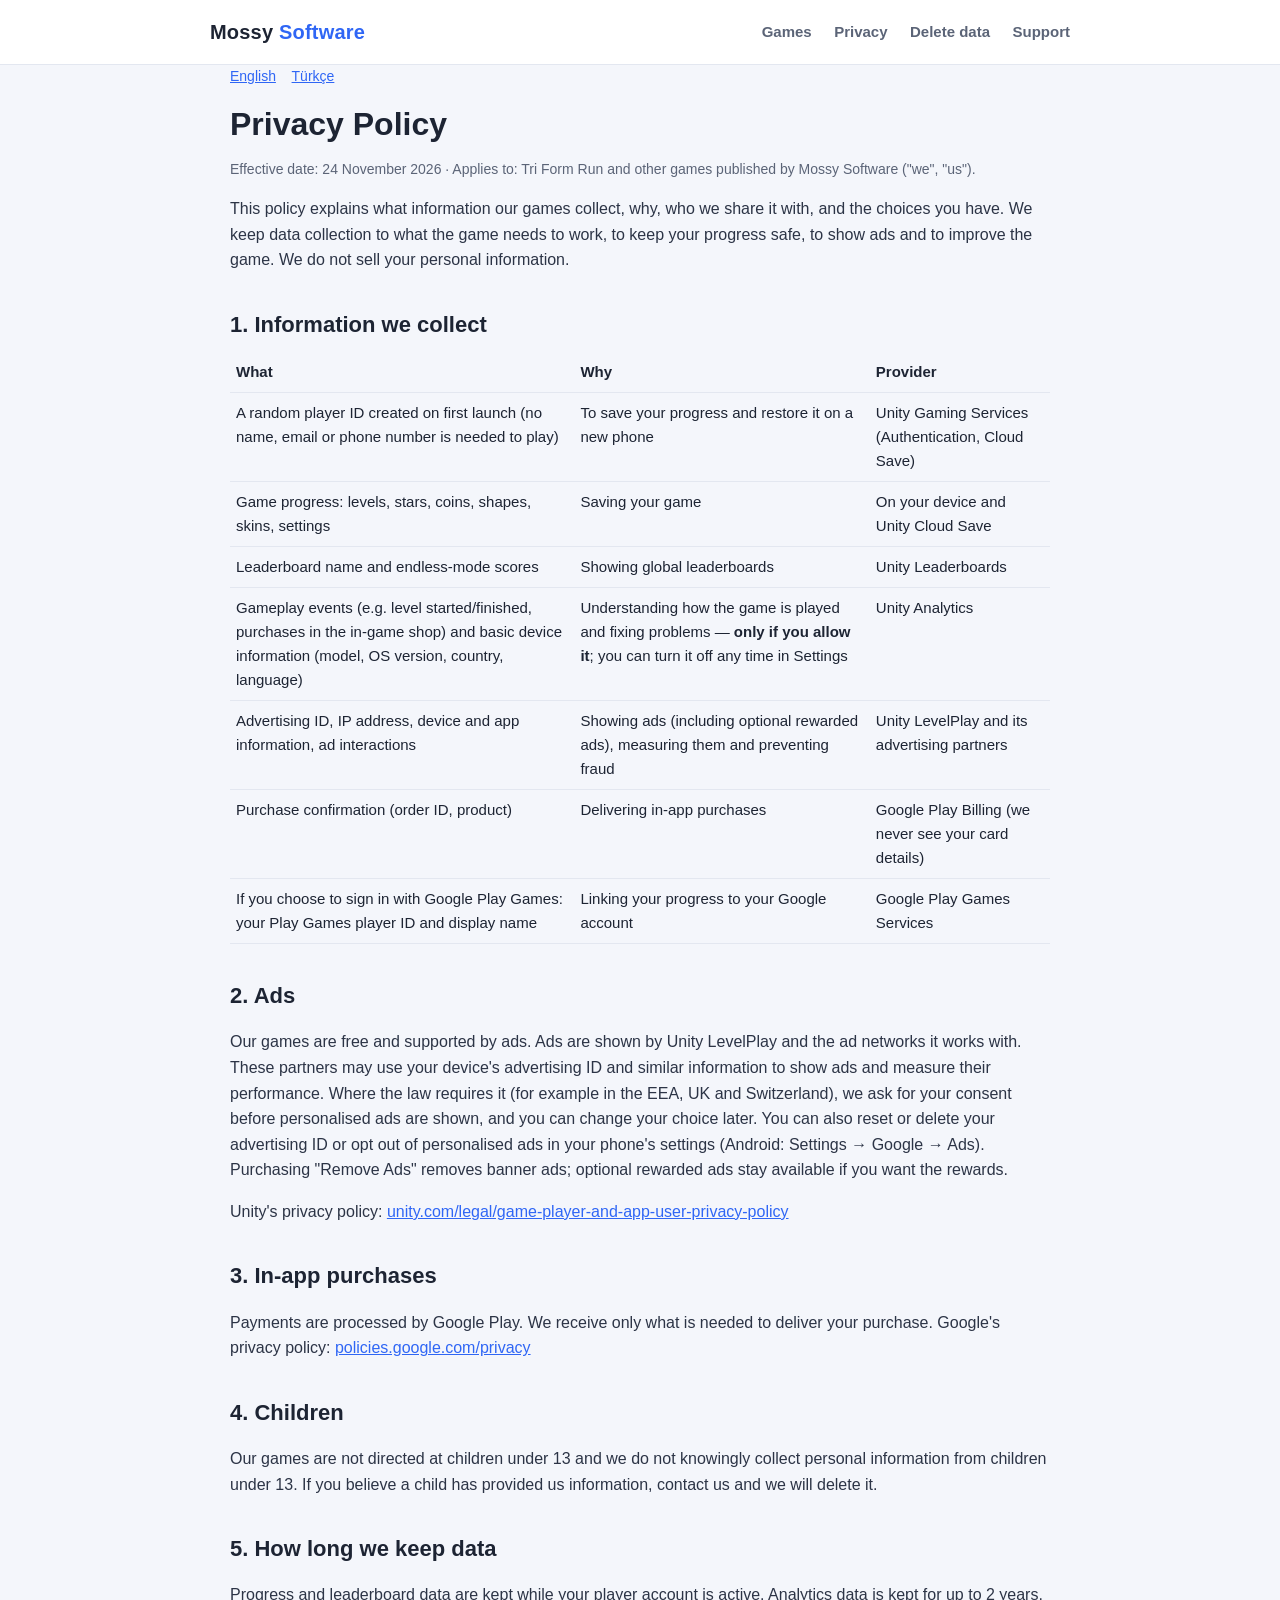
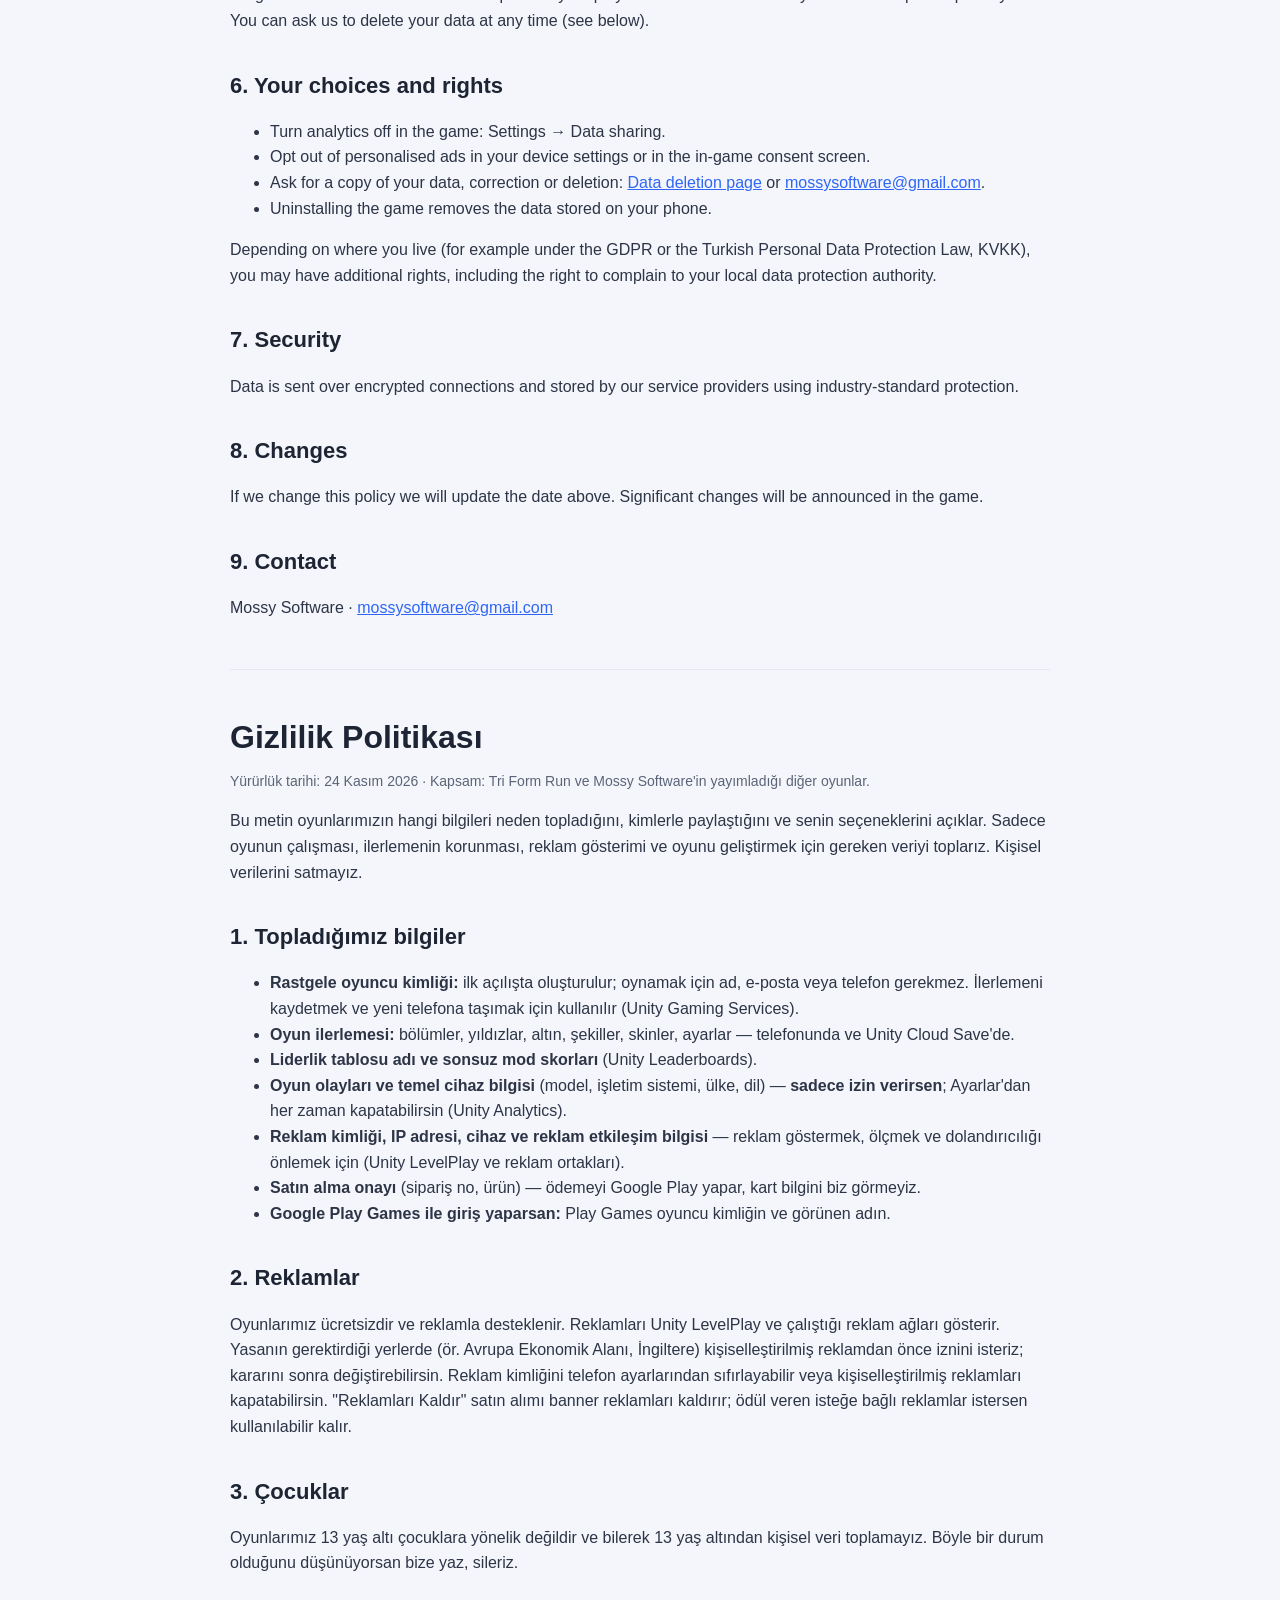
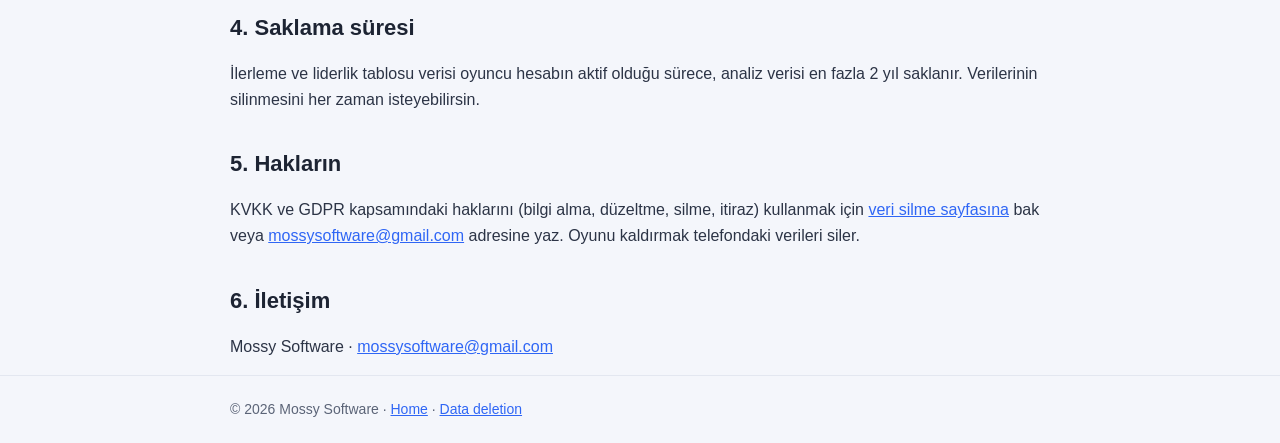
==== privacy.html @ 2fbe184f "Mossy Software sitesi: ana sayfa, gizlilik politikasi, veri silme, app-ads.txt Co-Authored-By: Claud" ====
<!DOCTYPE html>
<html lang="en">
<head>
  <meta charset="utf-8">
  <meta name="viewport" content="width=device-width, initial-scale=1">
  <title>Privacy Policy — Mossy Software</title>
  <meta name="description" content="Privacy policy for Tri Form Run and other Mossy Software games.">
  <link rel="icon" href="tri-form-run-icon.png">
  <link rel="stylesheet" href="style.css">
</head>
<body>
  <header>
    <div class="wrap top">
      <a class="brand" href="index.html">Mossy <span>Software</span></a>
      <nav>
        <a href="index.html#games">Games</a>
        <a href="privacy.html">Privacy</a>
        <a href="delete-data.html">Delete data</a>
        <a href="index.html#support">Support</a>
      </nav>
    </div>
  </header>

  <main class="wrap">
    <p class="lang"><a href="#en">English</a> <a href="#tr">Türkçe</a></p>

    <section id="en">
      <h1>Privacy Policy</h1>
      <p class="muted">Effective date: 24 November 2026 · Applies to: Tri Form Run and other games published by Mossy Software ("we", "us").</p>

      <p>This policy explains what information our games collect, why, who we share it with, and the choices you have. We keep data collection to what the game needs to work, to keep your progress safe, to show ads and to improve the game. We do not sell your personal information.</p>

      <h2>1. Information we collect</h2>
      <table>
        <tr><th>What</th><th>Why</th><th>Provider</th></tr>
        <tr><td>A random player ID created on first launch (no name, email or phone number is needed to play)</td><td>To save your progress and restore it on a new phone</td><td>Unity Gaming Services (Authentication, Cloud Save)</td></tr>
        <tr><td>Game progress: levels, stars, coins, shapes, skins, settings</td><td>Saving your game</td><td>On your device and Unity Cloud Save</td></tr>
        <tr><td>Leaderboard name and endless-mode scores</td><td>Showing global leaderboards</td><td>Unity Leaderboards</td></tr>
        <tr><td>Gameplay events (e.g. level started/finished, purchases in the in-game shop) and basic device information (model, OS version, country, language)</td><td>Understanding how the game is played and fixing problems — <strong>only if you allow it</strong>; you can turn it off any time in Settings</td><td>Unity Analytics</td></tr>
        <tr><td>Advertising ID, IP address, device and app information, ad interactions</td><td>Showing ads (including optional rewarded ads), measuring them and preventing fraud</td><td>Unity LevelPlay and its advertising partners</td></tr>
        <tr><td>Purchase confirmation (order ID, product)</td><td>Delivering in-app purchases</td><td>Google Play Billing (we never see your card details)</td></tr>
        <tr><td>If you choose to sign in with Google Play Games: your Play Games player ID and display name</td><td>Linking your progress to your Google account</td><td>Google Play Games Services</td></tr>
      </table>

      <h2>2. Ads</h2>
      <p>Our games are free and supported by ads. Ads are shown by Unity LevelPlay and the ad networks it works with. These partners may use your device's advertising ID and similar information to show ads and measure their performance. Where the law requires it (for example in the EEA, UK and Switzerland), we ask for your consent before personalised ads are shown, and you can change your choice later. You can also reset or delete your advertising ID or opt out of personalised ads in your phone's settings (Android: Settings → Google → Ads). Purchasing "Remove Ads" removes banner ads; optional rewarded ads stay available if you want the rewards.</p>
      <p>Unity's privacy policy: <a href="https://unity.com/legal/game-player-and-app-user-privacy-policy">unity.com/legal/game-player-and-app-user-privacy-policy</a></p>

      <h2>3. In-app purchases</h2>
      <p>Payments are processed by Google Play. We receive only what is needed to deliver your purchase. Google's privacy policy: <a href="https://policies.google.com/privacy">policies.google.com/privacy</a></p>

      <h2>4. Children</h2>
      <p>Our games are not directed at children under 13 and we do not knowingly collect personal information from children under 13. If you believe a child has provided us information, contact us and we will delete it.</p>

      <h2>5. How long we keep data</h2>
      <p>Progress and leaderboard data are kept while your player account is active. Analytics data is kept for up to 2 years. You can ask us to delete your data at any time (see below).</p>

      <h2>6. Your choices and rights</h2>
      <ul>
        <li>Turn analytics off in the game: Settings → Data sharing.</li>
        <li>Opt out of personalised ads in your device settings or in the in-game consent screen.</li>
        <li>Ask for a copy of your data, correction or deletion: <a href="delete-data.html">Data deletion page</a> or <a href="mailto:mossysoftware@gmail.com">mossysoftware@gmail.com</a>.</li>
        <li>Uninstalling the game removes the data stored on your phone.</li>
      </ul>
      <p>Depending on where you live (for example under the GDPR or the Turkish Personal Data Protection Law, KVKK), you may have additional rights, including the right to complain to your local data protection authority.</p>

      <h2>7. Security</h2>
      <p>Data is sent over encrypted connections and stored by our service providers using industry-standard protection.</p>

      <h2>8. Changes</h2>
      <p>If we change this policy we will update the date above. Significant changes will be announced in the game.</p>

      <h2>9. Contact</h2>
      <p>Mossy Software · <a href="mailto:mossysoftware@gmail.com">mossysoftware@gmail.com</a></p>
    </section>

    <hr style="margin:48px 0;border:none;border-top:1px solid var(--line)">

    <section id="tr">
      <h1>Gizlilik Politikası</h1>
      <p class="muted">Yürürlük tarihi: 24 Kasım 2026 · Kapsam: Tri Form Run ve Mossy Software'in yayımladığı diğer oyunlar.</p>

      <p>Bu metin oyunlarımızın hangi bilgileri neden topladığını, kimlerle paylaştığını ve senin seçeneklerini açıklar. Sadece oyunun çalışması, ilerlemenin korunması, reklam gösterimi ve oyunu geliştirmek için gereken veriyi toplarız. Kişisel verilerini satmayız.</p>

      <h2>1. Topladığımız bilgiler</h2>
      <ul>
        <li><strong>Rastgele oyuncu kimliği:</strong> ilk açılışta oluşturulur; oynamak için ad, e-posta veya telefon gerekmez. İlerlemeni kaydetmek ve yeni telefona taşımak için kullanılır (Unity Gaming Services).</li>
        <li><strong>Oyun ilerlemesi:</strong> bölümler, yıldızlar, altın, şekiller, skinler, ayarlar — telefonunda ve Unity Cloud Save'de.</li>
        <li><strong>Liderlik tablosu adı ve sonsuz mod skorları</strong> (Unity Leaderboards).</li>
        <li><strong>Oyun olayları ve temel cihaz bilgisi</strong> (model, işletim sistemi, ülke, dil) — <strong>sadece izin verirsen</strong>; Ayarlar'dan her zaman kapatabilirsin (Unity Analytics).</li>
        <li><strong>Reklam kimliği, IP adresi, cihaz ve reklam etkileşim bilgisi</strong> — reklam göstermek, ölçmek ve dolandırıcılığı önlemek için (Unity LevelPlay ve reklam ortakları).</li>
        <li><strong>Satın alma onayı</strong> (sipariş no, ürün) — ödemeyi Google Play yapar, kart bilgini biz görmeyiz.</li>
        <li><strong>Google Play Games ile giriş yaparsan:</strong> Play Games oyuncu kimliğin ve görünen adın.</li>
      </ul>

      <h2>2. Reklamlar</h2>
      <p>Oyunlarımız ücretsizdir ve reklamla desteklenir. Reklamları Unity LevelPlay ve çalıştığı reklam ağları gösterir. Yasanın gerektirdiği yerlerde (ör. Avrupa Ekonomik Alanı, İngiltere) kişiselleştirilmiş reklamdan önce iznini isteriz; kararını sonra değiştirebilirsin. Reklam kimliğini telefon ayarlarından sıfırlayabilir veya kişiselleştirilmiş reklamları kapatabilirsin. "Reklamları Kaldır" satın alımı banner reklamları kaldırır; ödül veren isteğe bağlı reklamlar istersen kullanılabilir kalır.</p>

      <h2>3. Çocuklar</h2>
      <p>Oyunlarımız 13 yaş altı çocuklara yönelik değildir ve bilerek 13 yaş altından kişisel veri toplamayız. Böyle bir durum olduğunu düşünüyorsan bize yaz, sileriz.</p>

      <h2>4. Saklama süresi</h2>
      <p>İlerleme ve liderlik tablosu verisi oyuncu hesabın aktif olduğu sürece, analiz verisi en fazla 2 yıl saklanır. Verilerinin silinmesini her zaman isteyebilirsin.</p>

      <h2>5. Hakların</h2>
      <p>KVKK ve GDPR kapsamındaki haklarını (bilgi alma, düzeltme, silme, itiraz) kullanmak için <a href="delete-data.html#tr">veri silme sayfasına</a> bak veya <a href="mailto:mossysoftware@gmail.com">mossysoftware@gmail.com</a> adresine yaz. Oyunu kaldırmak telefondaki verileri siler.</p>

      <h2>6. İletişim</h2>
      <p>Mossy Software · <a href="mailto:mossysoftware@gmail.com">mossysoftware@gmail.com</a></p>
    </section>
  </main>

  <footer>
    <div class="wrap">© 2026 Mossy Software · <a href="index.html">Home</a> · <a href="delete-data.html">Data deletion</a></div>
  </footer>
</body>
</html>
---- style.css ----
:root {
  --bg: #f4f6fb;
  --card: #ffffff;
  --ink: #1d2433;
  --muted: #5b6477;
  --accent: #2f66f5;
  --accent-dark: #1d47c9;
  --line: #e3e7f0;
}
* { box-sizing: border-box; }
body {
  margin: 0;
  font-family: -apple-system, BlinkMacSystemFont, "Segoe UI", Roboto, "Helvetica Neue", Arial, sans-serif;
  background: var(--bg);
  color: var(--ink);
  line-height: 1.6;
}
a { color: var(--accent); }
header {
  background: var(--card);
  border-bottom: 1px solid var(--line);
}
.wrap { max-width: 860px; margin: 0 auto; padding: 0 20px; }
.top { display: flex; align-items: center; justify-content: space-between; padding: 16px 0; flex-wrap: wrap; gap: 8px; }
.brand { font-weight: 800; font-size: 20px; color: var(--ink); text-decoration: none; letter-spacing: .2px; }
.brand span { color: var(--accent); }
nav a { margin-left: 18px; text-decoration: none; color: var(--muted); font-weight: 600; font-size: 15px; }
nav a:hover { color: var(--accent); }
main { padding: 36px 0 60px; }
h1 { font-size: 32px; line-height: 1.2; margin: 0 0 12px; }
h2 { font-size: 22px; margin: 34px 0 10px; }
h3 { font-size: 17px; margin: 22px 0 6px; }
p, li { color: #2c3446; }
.lead { font-size: 18px; color: var(--muted); }
.card {
  background: var(--card);
  border: 1px solid var(--line);
  border-radius: 18px;
  padding: 22px;
  margin-top: 22px;
}
.game { display: flex; gap: 20px; align-items: center; flex-wrap: wrap; }
.game img.icon { width: 96px; height: 96px; border-radius: 22px; }
.banner { width: 100%; border-radius: 14px; margin-top: 16px; display: block; }
.btn {
  display: inline-block; padding: 10px 18px; border-radius: 12px;
  background: var(--accent); color: #fff; text-decoration: none; font-weight: 700; margin-top: 8px;
}
.btn:hover { background: var(--accent-dark); }
.muted { color: var(--muted); font-size: 14px; }
.lang { margin: 0 0 18px; font-size: 14px; }
.lang a { margin-right: 12px; }
footer { border-top: 1px solid var(--line); padding: 22px 0; color: var(--muted); font-size: 14px; }
table { border-collapse: collapse; width: 100%; font-size: 15px; }
th, td { text-align: left; border-bottom: 1px solid var(--line); padding: 8px 6px; vertical-align: top; }
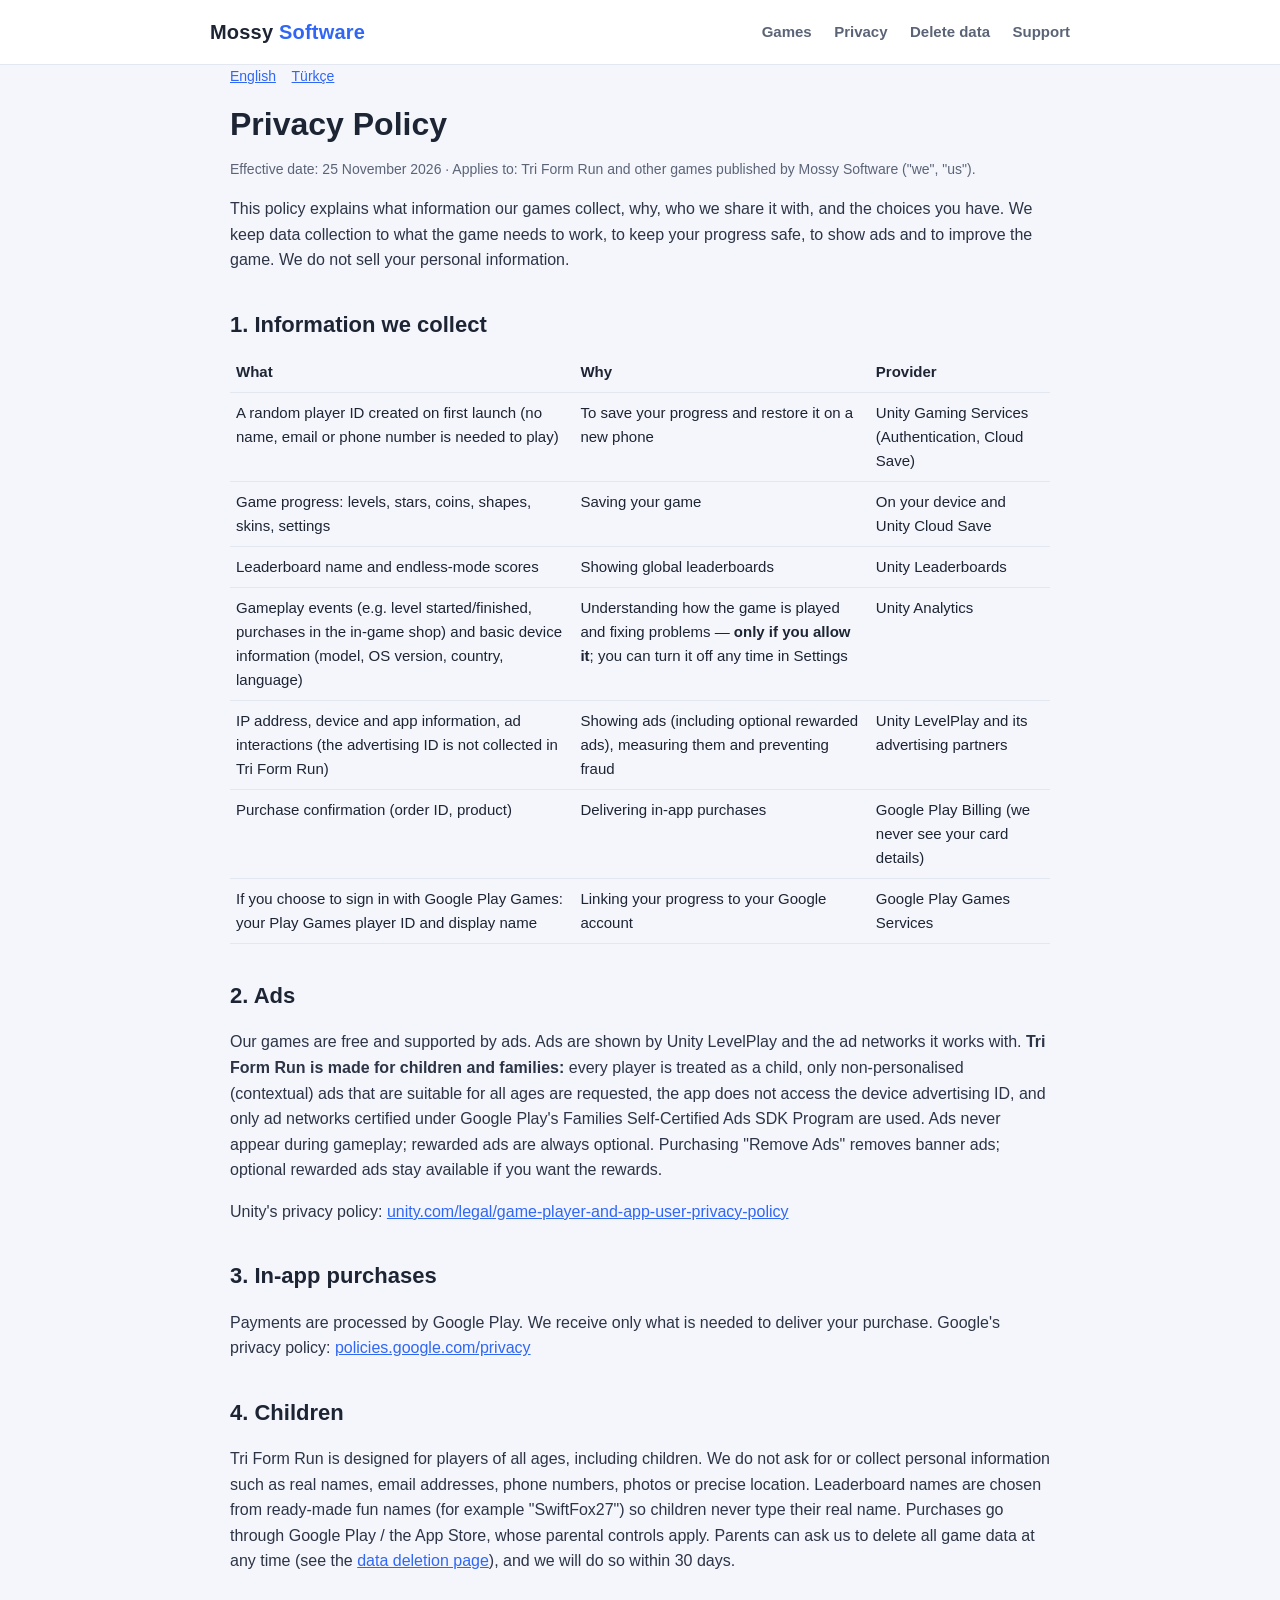
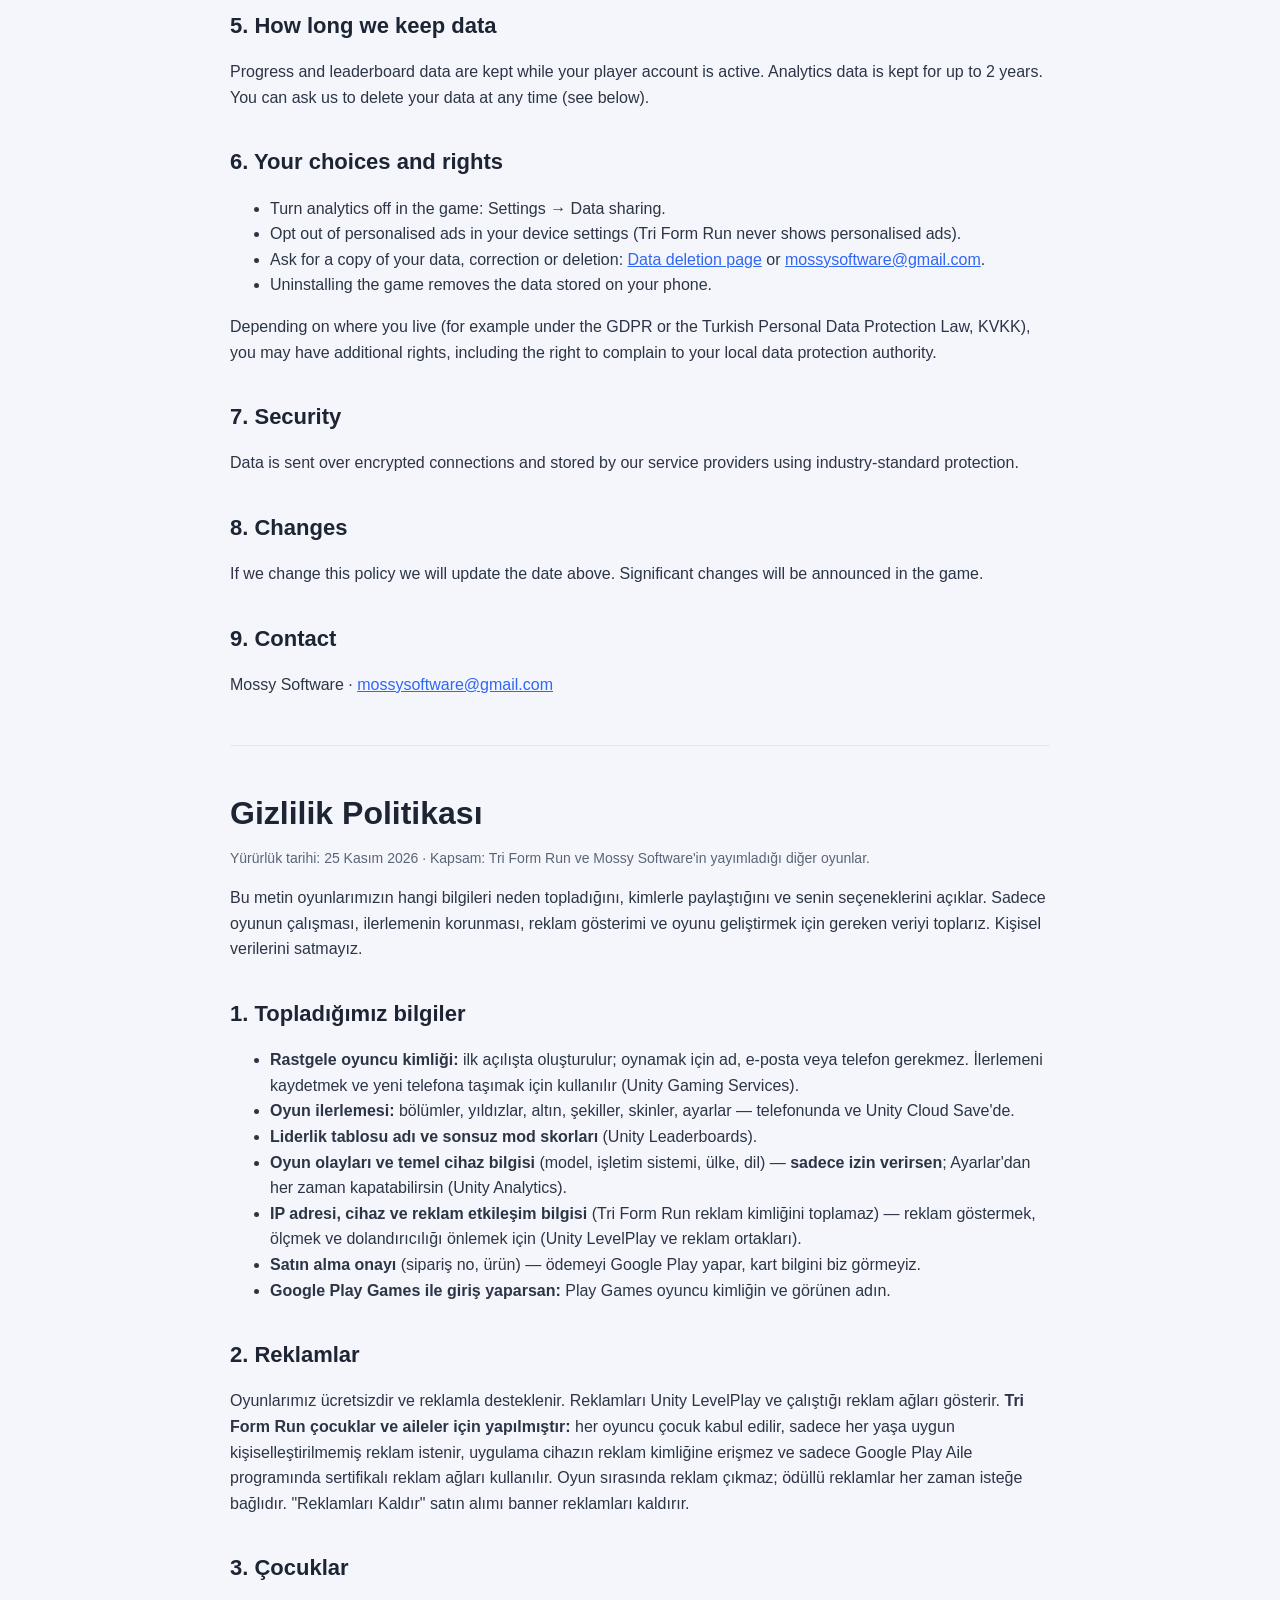
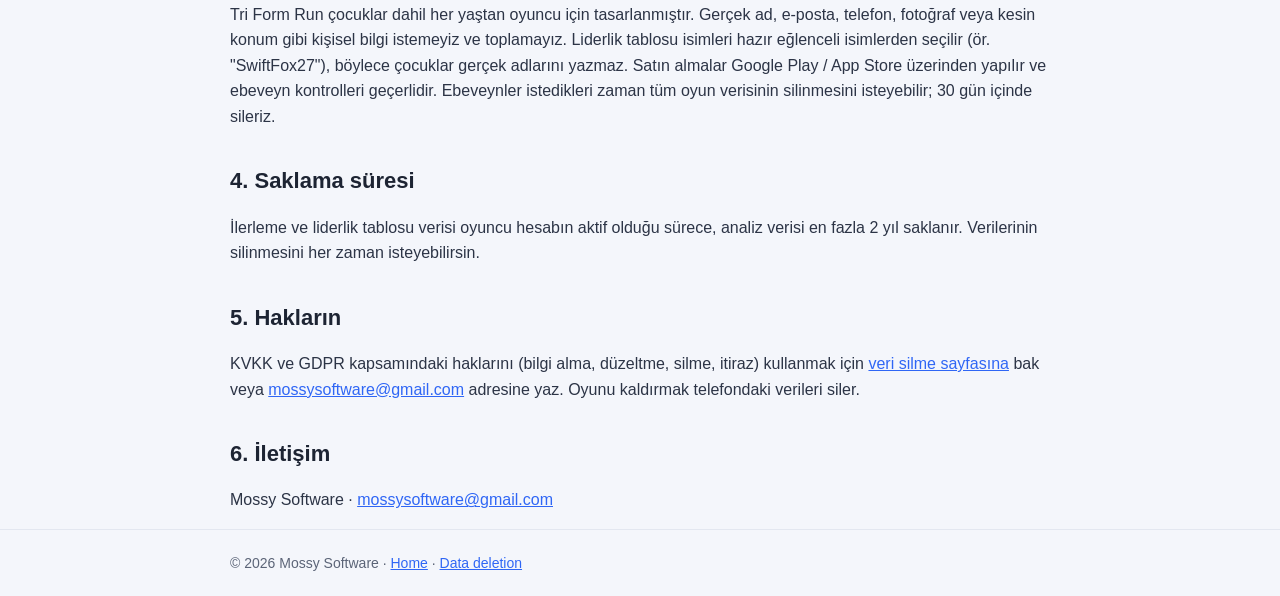
==== commit dca33281: "Privacy: Tri Form Run cocuk ve aile odakli (kisisellestirilmemis reklam, reklam kimligi yok, hazir i" ====
--- a/privacy.html
+++ b/privacy.html
@@ -26,7 +26,7 @@
 
     <section id="en">
       <h1>Privacy Policy</h1>
-      <p class="muted">Effective date: 24 November 2026 · Applies to: Tri Form Run and other games published by Mossy Software ("we", "us").</p>
+      <p class="muted">Effective date: 25 November 2026 · Applies to: Tri Form Run and other games published by Mossy Software ("we", "us").</p>
 
       <p>This policy explains what information our games collect, why, who we share it with, and the choices you have. We keep data collection to what the game needs to work, to keep your progress safe, to show ads and to improve the game. We do not sell your personal information.</p>
 
@@ -37,20 +37,20 @@
         <tr><td>Game progress: levels, stars, coins, shapes, skins, settings</td><td>Saving your game</td><td>On your device and Unity Cloud Save</td></tr>
         <tr><td>Leaderboard name and endless-mode scores</td><td>Showing global leaderboards</td><td>Unity Leaderboards</td></tr>
         <tr><td>Gameplay events (e.g. level started/finished, purchases in the in-game shop) and basic device information (model, OS version, country, language)</td><td>Understanding how the game is played and fixing problems — <strong>only if you allow it</strong>; you can turn it off any time in Settings</td><td>Unity Analytics</td></tr>
-        <tr><td>Advertising ID, IP address, device and app information, ad interactions</td><td>Showing ads (including optional rewarded ads), measuring them and preventing fraud</td><td>Unity LevelPlay and its advertising partners</td></tr>
+        <tr><td>IP address, device and app information, ad interactions (the advertising ID is not collected in Tri Form Run)</td><td>Showing ads (including optional rewarded ads), measuring them and preventing fraud</td><td>Unity LevelPlay and its advertising partners</td></tr>
         <tr><td>Purchase confirmation (order ID, product)</td><td>Delivering in-app purchases</td><td>Google Play Billing (we never see your card details)</td></tr>
         <tr><td>If you choose to sign in with Google Play Games: your Play Games player ID and display name</td><td>Linking your progress to your Google account</td><td>Google Play Games Services</td></tr>
       </table>
 
       <h2>2. Ads</h2>
-      <p>Our games are free and supported by ads. Ads are shown by Unity LevelPlay and the ad networks it works with. These partners may use your device's advertising ID and similar information to show ads and measure their performance. Where the law requires it (for example in the EEA, UK and Switzerland), we ask for your consent before personalised ads are shown, and you can change your choice later. You can also reset or delete your advertising ID or opt out of personalised ads in your phone's settings (Android: Settings → Google → Ads). Purchasing "Remove Ads" removes banner ads; optional rewarded ads stay available if you want the rewards.</p>
+      <p>Our games are free and supported by ads. Ads are shown by Unity LevelPlay and the ad networks it works with. <strong>Tri Form Run is made for children and families:</strong> every player is treated as a child, only non-personalised (contextual) ads that are suitable for all ages are requested, the app does not access the device advertising ID, and only ad networks certified under Google Play's Families Self-Certified Ads SDK Program are used. Ads never appear during gameplay; rewarded ads are always optional. Purchasing "Remove Ads" removes banner ads; optional rewarded ads stay available if you want the rewards.</p>
       <p>Unity's privacy policy: <a href="https://unity.com/legal/game-player-and-app-user-privacy-policy">unity.com/legal/game-player-and-app-user-privacy-policy</a></p>
 
       <h2>3. In-app purchases</h2>
       <p>Payments are processed by Google Play. We receive only what is needed to deliver your purchase. Google's privacy policy: <a href="https://policies.google.com/privacy">policies.google.com/privacy</a></p>
 
       <h2>4. Children</h2>
-      <p>Our games are not directed at children under 13 and we do not knowingly collect personal information from children under 13. If you believe a child has provided us information, contact us and we will delete it.</p>
+      <p>Tri Form Run is designed for players of all ages, including children. We do not ask for or collect personal information such as real names, email addresses, phone numbers, photos or precise location. Leaderboard names are chosen from ready-made fun names (for example "SwiftFox27") so children never type their real name. Purchases go through Google Play / the App Store, whose parental controls apply. Parents can ask us to delete all game data at any time (see the <a href="delete-data.html">data deletion page</a>), and we will do so within 30 days.</p>
 
       <h2>5. How long we keep data</h2>
       <p>Progress and leaderboard data are kept while your player account is active. Analytics data is kept for up to 2 years. You can ask us to delete your data at any time (see below).</p>
@@ -58,7 +58,7 @@
       <h2>6. Your choices and rights</h2>
       <ul>
         <li>Turn analytics off in the game: Settings → Data sharing.</li>
-        <li>Opt out of personalised ads in your device settings or in the in-game consent screen.</li>
+        <li>Opt out of personalised ads in your device settings (Tri Form Run never shows personalised ads).</li>
         <li>Ask for a copy of your data, correction or deletion: <a href="delete-data.html">Data deletion page</a> or <a href="mailto:mossysoftware@gmail.com">mossysoftware@gmail.com</a>.</li>
         <li>Uninstalling the game removes the data stored on your phone.</li>
       </ul>
@@ -78,7 +78,7 @@
 
     <section id="tr">
       <h1>Gizlilik Politikası</h1>
-      <p class="muted">Yürürlük tarihi: 24 Kasım 2026 · Kapsam: Tri Form Run ve Mossy Software'in yayımladığı diğer oyunlar.</p>
+      <p class="muted">Yürürlük tarihi: 25 Kasım 2026 · Kapsam: Tri Form Run ve Mossy Software'in yayımladığı diğer oyunlar.</p>
 
       <p>Bu metin oyunlarımızın hangi bilgileri neden topladığını, kimlerle paylaştığını ve senin seçeneklerini açıklar. Sadece oyunun çalışması, ilerlemenin korunması, reklam gösterimi ve oyunu geliştirmek için gereken veriyi toplarız. Kişisel verilerini satmayız.</p>
 
@@ -88,16 +88,16 @@
         <li><strong>Oyun ilerlemesi:</strong> bölümler, yıldızlar, altın, şekiller, skinler, ayarlar — telefonunda ve Unity Cloud Save'de.</li>
         <li><strong>Liderlik tablosu adı ve sonsuz mod skorları</strong> (Unity Leaderboards).</li>
         <li><strong>Oyun olayları ve temel cihaz bilgisi</strong> (model, işletim sistemi, ülke, dil) — <strong>sadece izin verirsen</strong>; Ayarlar'dan her zaman kapatabilirsin (Unity Analytics).</li>
-        <li><strong>Reklam kimliği, IP adresi, cihaz ve reklam etkileşim bilgisi</strong> — reklam göstermek, ölçmek ve dolandırıcılığı önlemek için (Unity LevelPlay ve reklam ortakları).</li>
+        <li><strong>IP adresi, cihaz ve reklam etkileşim bilgisi</strong> (Tri Form Run reklam kimliğini toplamaz) — reklam göstermek, ölçmek ve dolandırıcılığı önlemek için (Unity LevelPlay ve reklam ortakları).</li>
         <li><strong>Satın alma onayı</strong> (sipariş no, ürün) — ödemeyi Google Play yapar, kart bilgini biz görmeyiz.</li>
         <li><strong>Google Play Games ile giriş yaparsan:</strong> Play Games oyuncu kimliğin ve görünen adın.</li>
       </ul>
 
       <h2>2. Reklamlar</h2>
-      <p>Oyunlarımız ücretsizdir ve reklamla desteklenir. Reklamları Unity LevelPlay ve çalıştığı reklam ağları gösterir. Yasanın gerektirdiği yerlerde (ör. Avrupa Ekonomik Alanı, İngiltere) kişiselleştirilmiş reklamdan önce iznini isteriz; kararını sonra değiştirebilirsin. Reklam kimliğini telefon ayarlarından sıfırlayabilir veya kişiselleştirilmiş reklamları kapatabilirsin. "Reklamları Kaldır" satın alımı banner reklamları kaldırır; ödül veren isteğe bağlı reklamlar istersen kullanılabilir kalır.</p>
+      <p>Oyunlarımız ücretsizdir ve reklamla desteklenir. Reklamları Unity LevelPlay ve çalıştığı reklam ağları gösterir. <strong>Tri Form Run çocuklar ve aileler için yapılmıştır:</strong> her oyuncu çocuk kabul edilir, sadece her yaşa uygun kişiselleştirilmemiş reklam istenir, uygulama cihazın reklam kimliğine erişmez ve sadece Google Play Aile programında sertifikalı reklam ağları kullanılır. Oyun sırasında reklam çıkmaz; ödüllü reklamlar her zaman isteğe bağlıdır. "Reklamları Kaldır" satın alımı banner reklamları kaldırır.</p>
 
       <h2>3. Çocuklar</h2>
-      <p>Oyunlarımız 13 yaş altı çocuklara yönelik değildir ve bilerek 13 yaş altından kişisel veri toplamayız. Böyle bir durum olduğunu düşünüyorsan bize yaz, sileriz.</p>
+      <p>Tri Form Run çocuklar dahil her yaştan oyuncu için tasarlanmıştır. Gerçek ad, e-posta, telefon, fotoğraf veya kesin konum gibi kişisel bilgi istemeyiz ve toplamayız. Liderlik tablosu isimleri hazır eğlenceli isimlerden seçilir (ör. "SwiftFox27"), böylece çocuklar gerçek adlarını yazmaz. Satın almalar Google Play / App Store üzerinden yapılır ve ebeveyn kontrolleri geçerlidir. Ebeveynler istedikleri zaman tüm oyun verisinin silinmesini isteyebilir; 30 gün içinde sileriz.</p>
 
       <h2>4. Saklama süresi</h2>
       <p>İlerleme ve liderlik tablosu verisi oyuncu hesabın aktif olduğu sürece, analiz verisi en fazla 2 yıl saklanır. Verilerinin silinmesini her zaman isteyebilirsin.</p>
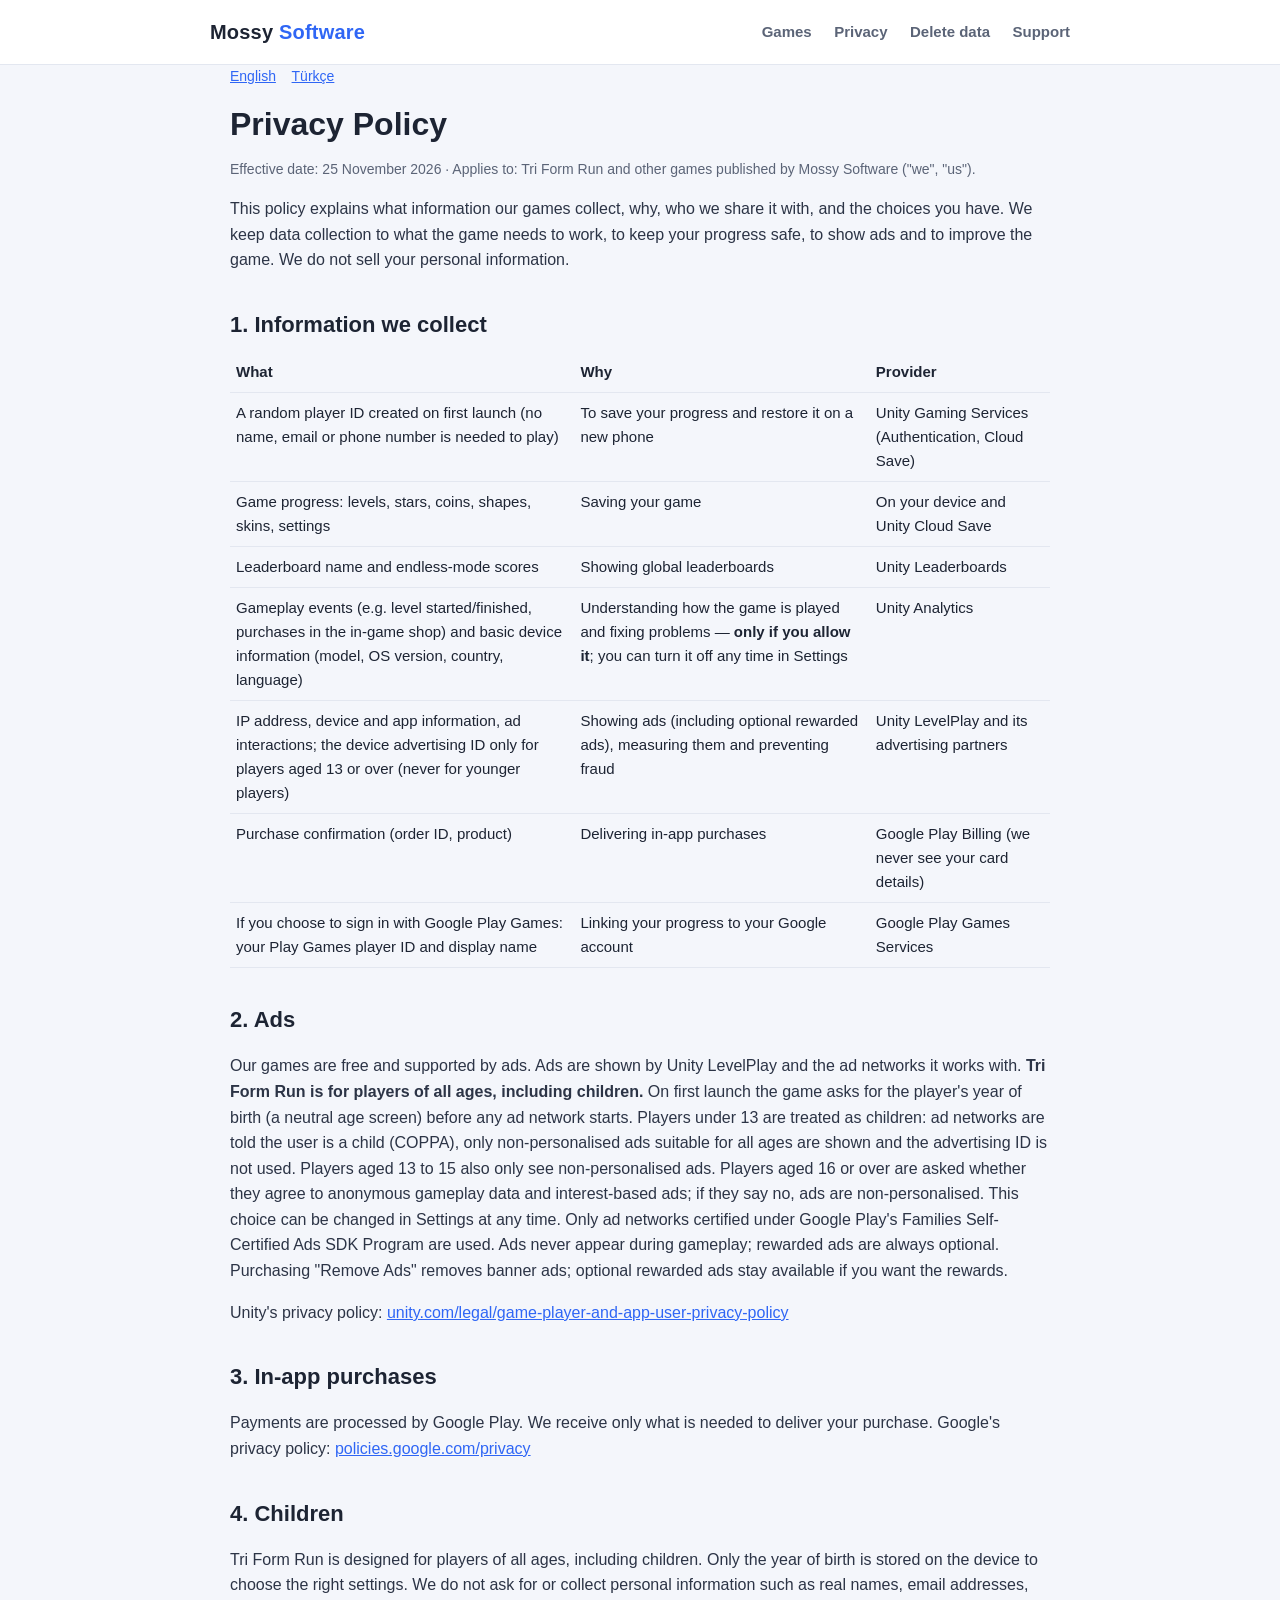
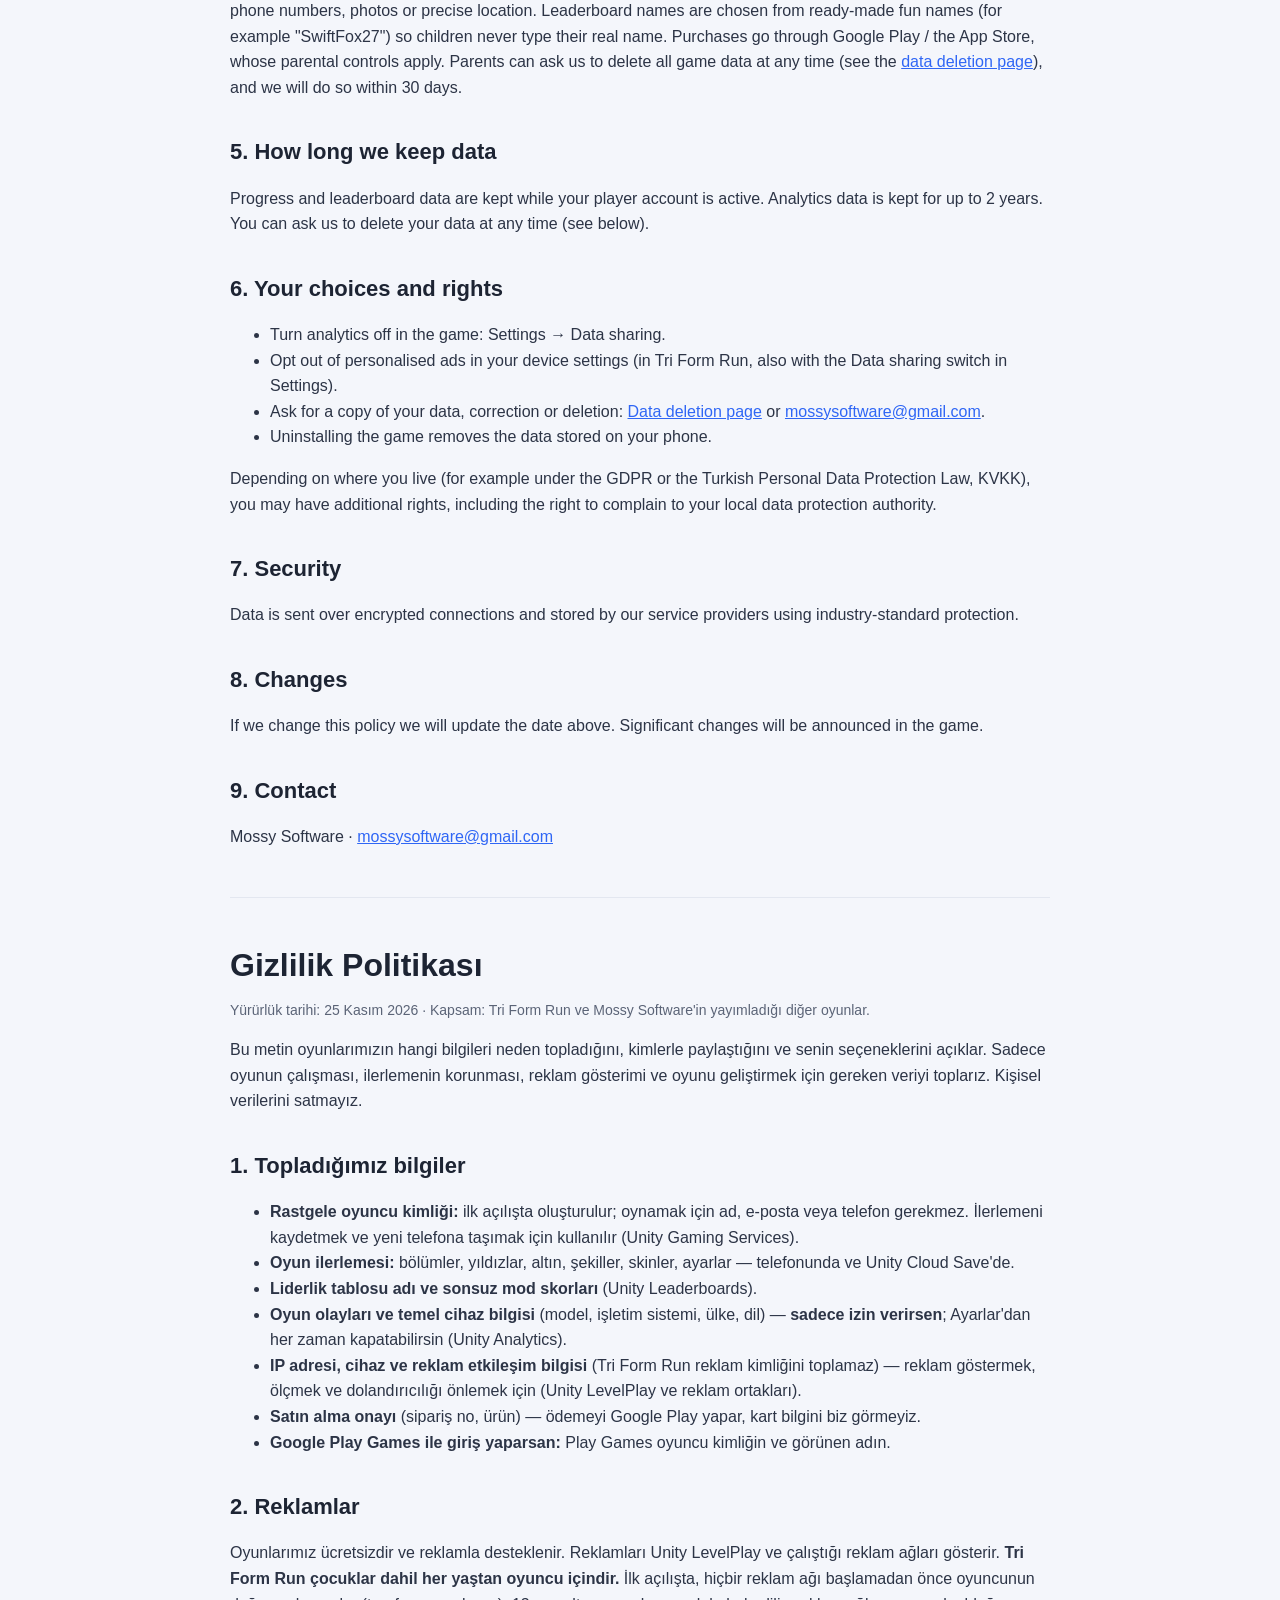
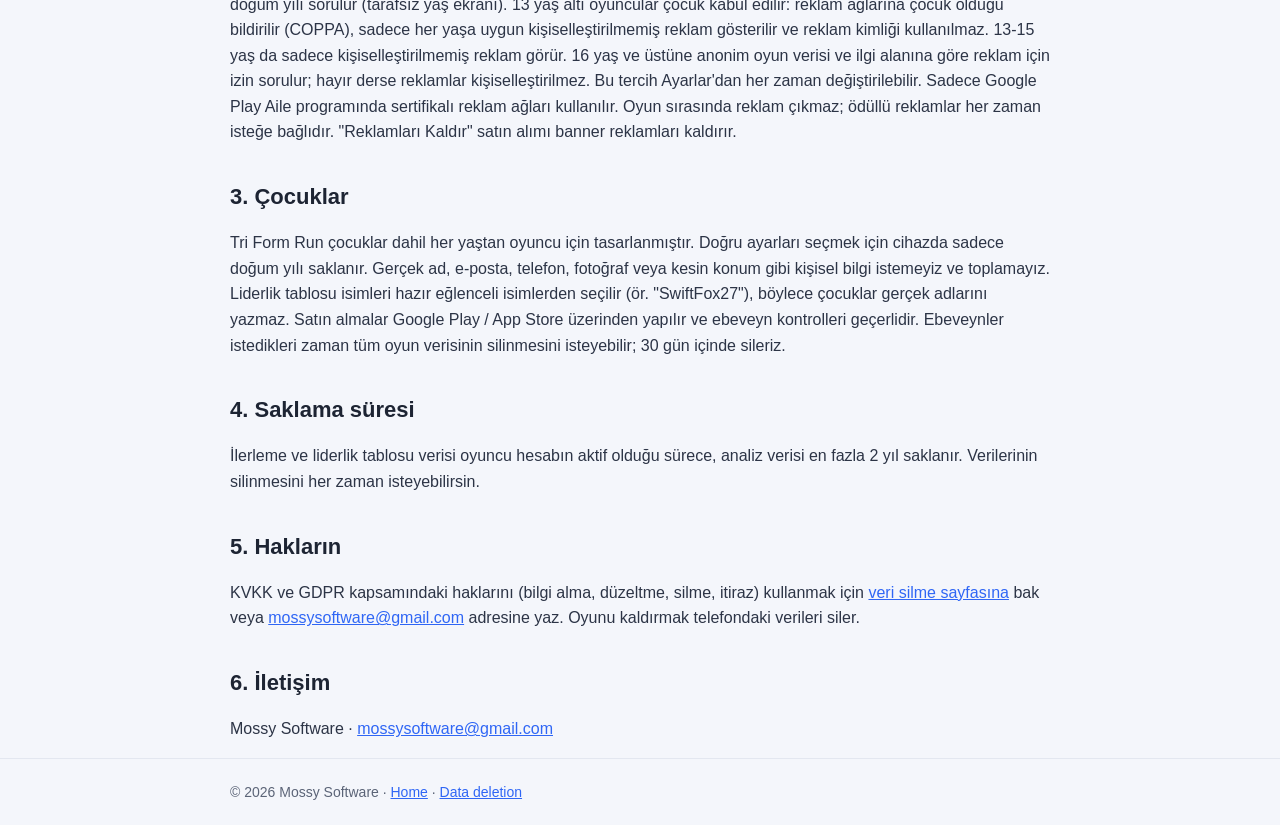
==== commit 6cf8830c: "Gizlilik: karisik kitle, tarafsiz yas ekrani Co-Authored-By: Claude Opus 5.5 <noreply@anthropic.com>" ====
--- a/privacy.html
+++ b/privacy.html
@@ -37,20 +37,20 @@
         <tr><td>Game progress: levels, stars, coins, shapes, skins, settings</td><td>Saving your game</td><td>On your device and Unity Cloud Save</td></tr>
         <tr><td>Leaderboard name and endless-mode scores</td><td>Showing global leaderboards</td><td>Unity Leaderboards</td></tr>
         <tr><td>Gameplay events (e.g. level started/finished, purchases in the in-game shop) and basic device information (model, OS version, country, language)</td><td>Understanding how the game is played and fixing problems — <strong>only if you allow it</strong>; you can turn it off any time in Settings</td><td>Unity Analytics</td></tr>
-        <tr><td>IP address, device and app information, ad interactions (the advertising ID is not collected in Tri Form Run)</td><td>Showing ads (including optional rewarded ads), measuring them and preventing fraud</td><td>Unity LevelPlay and its advertising partners</td></tr>
+        <tr><td>IP address, device and app information, ad interactions; the device advertising ID only for players aged 13 or over (never for younger players)</td><td>Showing ads (including optional rewarded ads), measuring them and preventing fraud</td><td>Unity LevelPlay and its advertising partners</td></tr>
         <tr><td>Purchase confirmation (order ID, product)</td><td>Delivering in-app purchases</td><td>Google Play Billing (we never see your card details)</td></tr>
         <tr><td>If you choose to sign in with Google Play Games: your Play Games player ID and display name</td><td>Linking your progress to your Google account</td><td>Google Play Games Services</td></tr>
       </table>
 
       <h2>2. Ads</h2>
-      <p>Our games are free and supported by ads. Ads are shown by Unity LevelPlay and the ad networks it works with. <strong>Tri Form Run is made for children and families:</strong> every player is treated as a child, only non-personalised (contextual) ads that are suitable for all ages are requested, the app does not access the device advertising ID, and only ad networks certified under Google Play's Families Self-Certified Ads SDK Program are used. Ads never appear during gameplay; rewarded ads are always optional. Purchasing "Remove Ads" removes banner ads; optional rewarded ads stay available if you want the rewards.</p>
+      <p>Our games are free and supported by ads. Ads are shown by Unity LevelPlay and the ad networks it works with. <strong>Tri Form Run is for players of all ages, including children.</strong> On first launch the game asks for the player's year of birth (a neutral age screen) before any ad network starts. Players under 13 are treated as children: ad networks are told the user is a child (COPPA), only non-personalised ads suitable for all ages are shown and the advertising ID is not used. Players aged 13 to 15 also only see non-personalised ads. Players aged 16 or over are asked whether they agree to anonymous gameplay data and interest-based ads; if they say no, ads are non-personalised. This choice can be changed in Settings at any time. Only ad networks certified under Google Play's Families Self-Certified Ads SDK Program are used. Ads never appear during gameplay; rewarded ads are always optional. Purchasing "Remove Ads" removes banner ads; optional rewarded ads stay available if you want the rewards.</p>
       <p>Unity's privacy policy: <a href="https://unity.com/legal/game-player-and-app-user-privacy-policy">unity.com/legal/game-player-and-app-user-privacy-policy</a></p>
 
       <h2>3. In-app purchases</h2>
       <p>Payments are processed by Google Play. We receive only what is needed to deliver your purchase. Google's privacy policy: <a href="https://policies.google.com/privacy">policies.google.com/privacy</a></p>
 
       <h2>4. Children</h2>
-      <p>Tri Form Run is designed for players of all ages, including children. We do not ask for or collect personal information such as real names, email addresses, phone numbers, photos or precise location. Leaderboard names are chosen from ready-made fun names (for example "SwiftFox27") so children never type their real name. Purchases go through Google Play / the App Store, whose parental controls apply. Parents can ask us to delete all game data at any time (see the <a href="delete-data.html">data deletion page</a>), and we will do so within 30 days.</p>
+      <p>Tri Form Run is designed for players of all ages, including children. Only the year of birth is stored on the device to choose the right settings. We do not ask for or collect personal information such as real names, email addresses, phone numbers, photos or precise location. Leaderboard names are chosen from ready-made fun names (for example "SwiftFox27") so children never type their real name. Purchases go through Google Play / the App Store, whose parental controls apply. Parents can ask us to delete all game data at any time (see the <a href="delete-data.html">data deletion page</a>), and we will do so within 30 days.</p>
 
       <h2>5. How long we keep data</h2>
       <p>Progress and leaderboard data are kept while your player account is active. Analytics data is kept for up to 2 years. You can ask us to delete your data at any time (see below).</p>
@@ -58,7 +58,7 @@
       <h2>6. Your choices and rights</h2>
       <ul>
         <li>Turn analytics off in the game: Settings → Data sharing.</li>
-        <li>Opt out of personalised ads in your device settings (Tri Form Run never shows personalised ads).</li>
+        <li>Opt out of personalised ads in your device settings (in Tri Form Run, also with the Data sharing switch in Settings).</li>
         <li>Ask for a copy of your data, correction or deletion: <a href="delete-data.html">Data deletion page</a> or <a href="mailto:mossysoftware@gmail.com">mossysoftware@gmail.com</a>.</li>
         <li>Uninstalling the game removes the data stored on your phone.</li>
       </ul>
@@ -94,10 +94,10 @@
       </ul>
 
       <h2>2. Reklamlar</h2>
-      <p>Oyunlarımız ücretsizdir ve reklamla desteklenir. Reklamları Unity LevelPlay ve çalıştığı reklam ağları gösterir. <strong>Tri Form Run çocuklar ve aileler için yapılmıştır:</strong> her oyuncu çocuk kabul edilir, sadece her yaşa uygun kişiselleştirilmemiş reklam istenir, uygulama cihazın reklam kimliğine erişmez ve sadece Google Play Aile programında sertifikalı reklam ağları kullanılır. Oyun sırasında reklam çıkmaz; ödüllü reklamlar her zaman isteğe bağlıdır. "Reklamları Kaldır" satın alımı banner reklamları kaldırır.</p>
+      <p>Oyunlarımız ücretsizdir ve reklamla desteklenir. Reklamları Unity LevelPlay ve çalıştığı reklam ağları gösterir. <strong>Tri Form Run çocuklar dahil her yaştan oyuncu içindir.</strong> İlk açılışta, hiçbir reklam ağı başlamadan önce oyuncunun doğum yılı sorulur (tarafsız yaş ekranı). 13 yaş altı oyuncular çocuk kabul edilir: reklam ağlarına çocuk olduğu bildirilir (COPPA), sadece her yaşa uygun kişiselleştirilmemiş reklam gösterilir ve reklam kimliği kullanılmaz. 13-15 yaş da sadece kişiselleştirilmemiş reklam görür. 16 yaş ve üstüne anonim oyun verisi ve ilgi alanına göre reklam için izin sorulur; hayır derse reklamlar kişiselleştirilmez. Bu tercih Ayarlar'dan her zaman değiştirilebilir. Sadece Google Play Aile programında sertifikalı reklam ağları kullanılır. Oyun sırasında reklam çıkmaz; ödüllü reklamlar her zaman isteğe bağlıdır. "Reklamları Kaldır" satın alımı banner reklamları kaldırır.</p>
 
       <h2>3. Çocuklar</h2>
-      <p>Tri Form Run çocuklar dahil her yaştan oyuncu için tasarlanmıştır. Gerçek ad, e-posta, telefon, fotoğraf veya kesin konum gibi kişisel bilgi istemeyiz ve toplamayız. Liderlik tablosu isimleri hazır eğlenceli isimlerden seçilir (ör. "SwiftFox27"), böylece çocuklar gerçek adlarını yazmaz. Satın almalar Google Play / App Store üzerinden yapılır ve ebeveyn kontrolleri geçerlidir. Ebeveynler istedikleri zaman tüm oyun verisinin silinmesini isteyebilir; 30 gün içinde sileriz.</p>
+      <p>Tri Form Run çocuklar dahil her yaştan oyuncu için tasarlanmıştır. Doğru ayarları seçmek için cihazda sadece doğum yılı saklanır. Gerçek ad, e-posta, telefon, fotoğraf veya kesin konum gibi kişisel bilgi istemeyiz ve toplamayız. Liderlik tablosu isimleri hazır eğlenceli isimlerden seçilir (ör. "SwiftFox27"), böylece çocuklar gerçek adlarını yazmaz. Satın almalar Google Play / App Store üzerinden yapılır ve ebeveyn kontrolleri geçerlidir. Ebeveynler istedikleri zaman tüm oyun verisinin silinmesini isteyebilir; 30 gün içinde sileriz.</p>
 
       <h2>4. Saklama süresi</h2>
       <p>İlerleme ve liderlik tablosu verisi oyuncu hesabın aktif olduğu sürece, analiz verisi en fazla 2 yıl saklanır. Verilerinin silinmesini her zaman isteyebilirsin.</p>
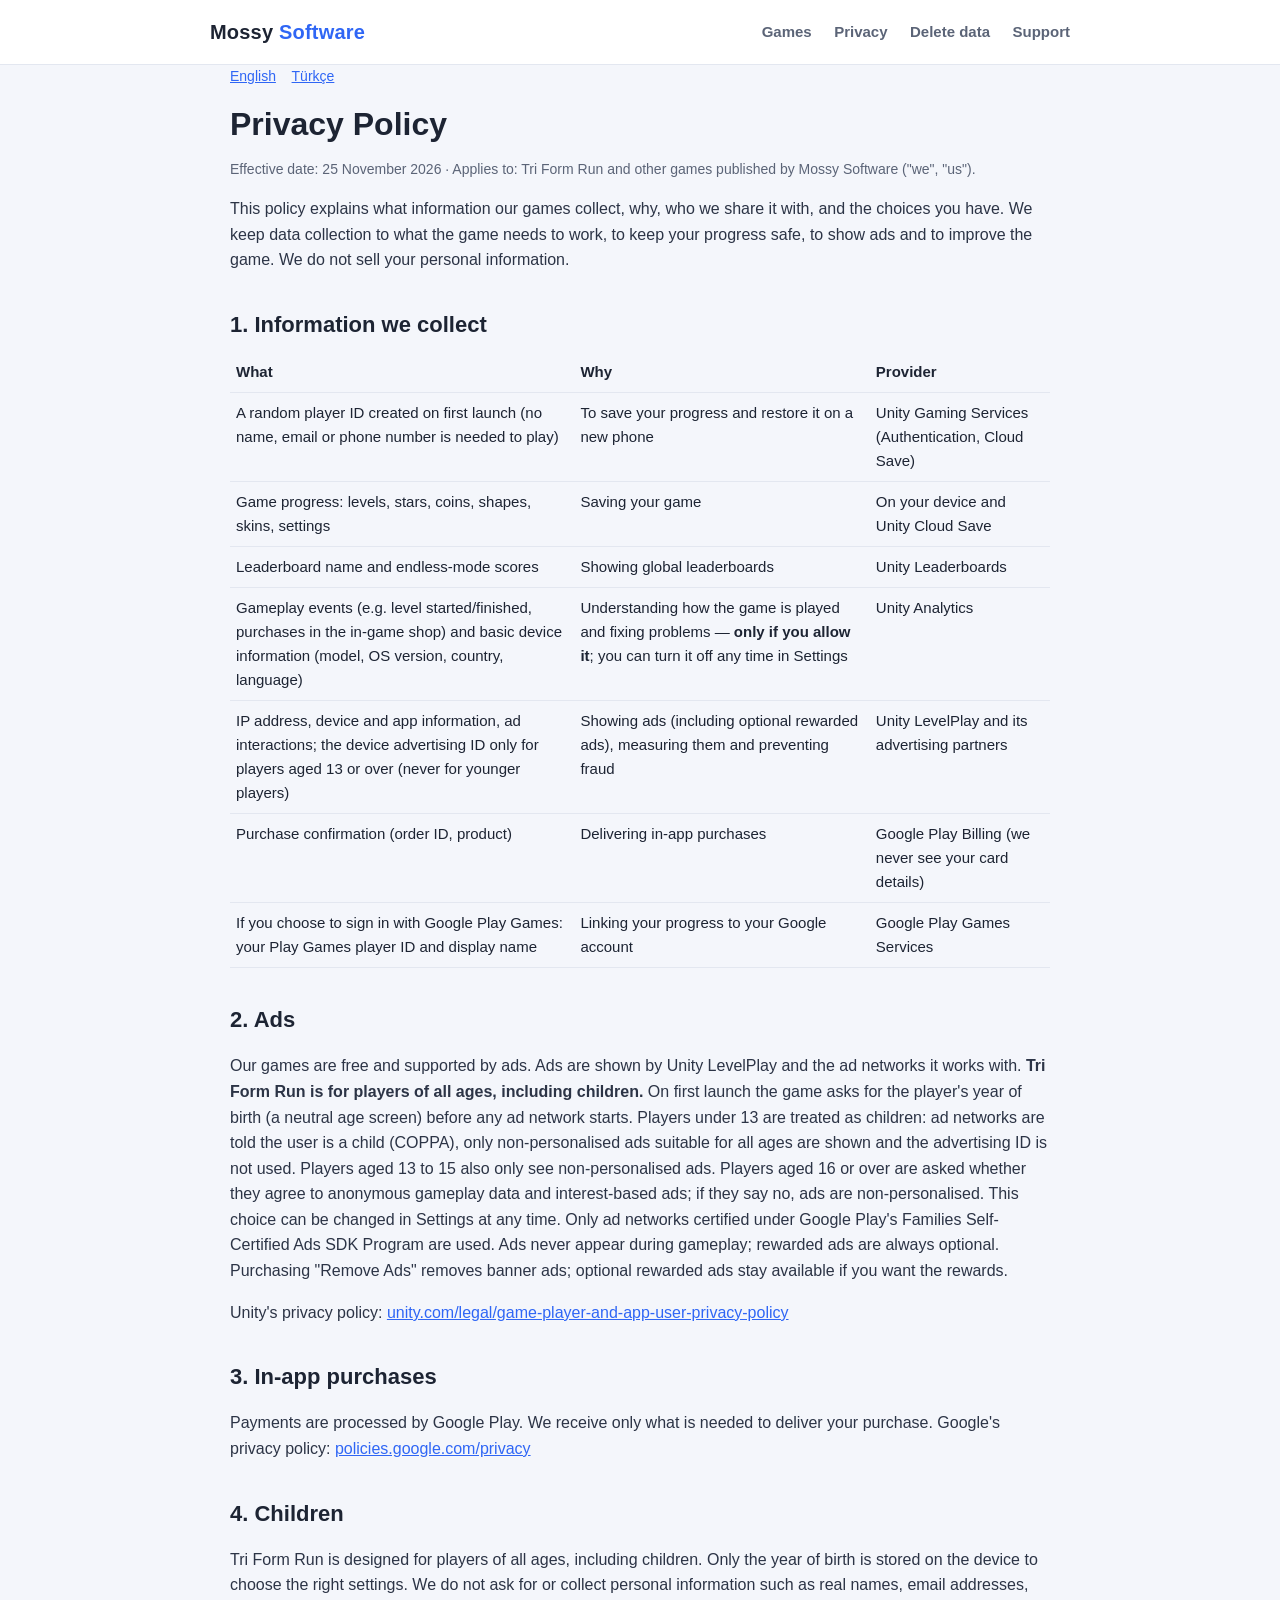
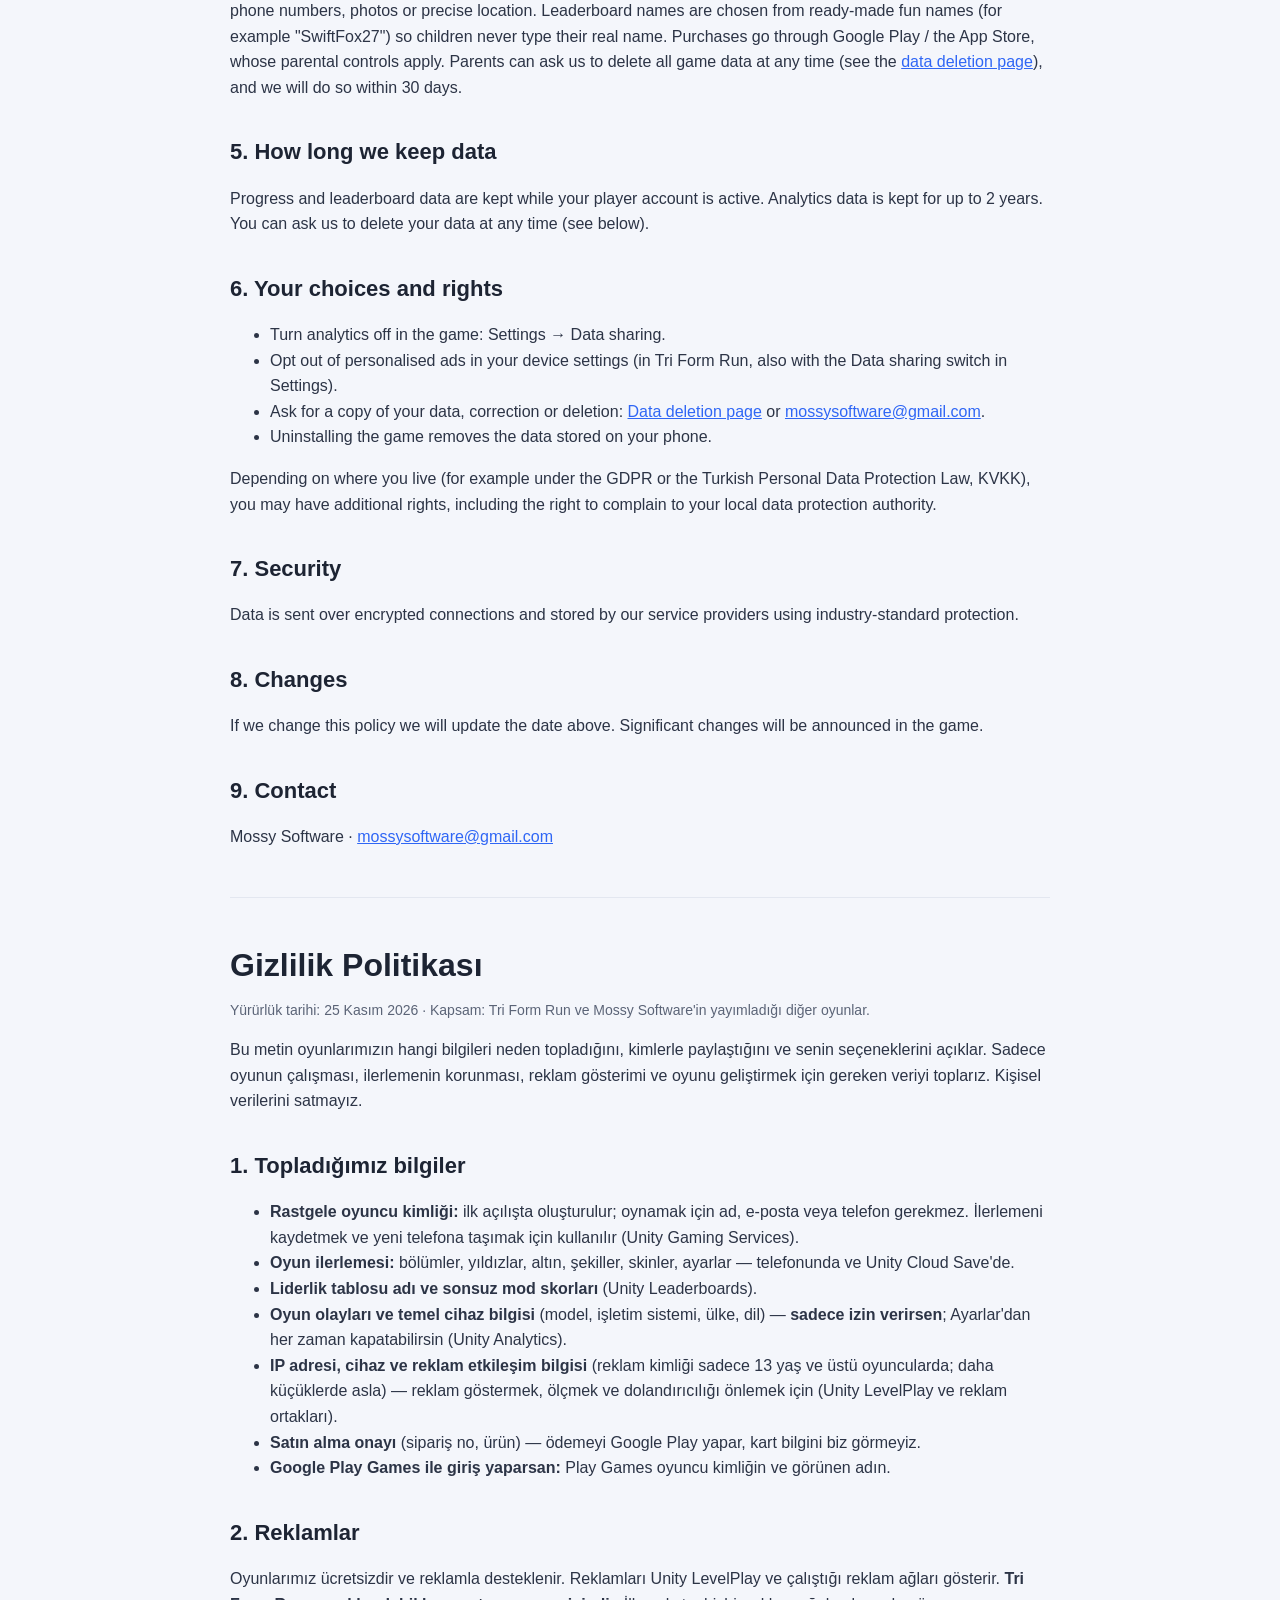
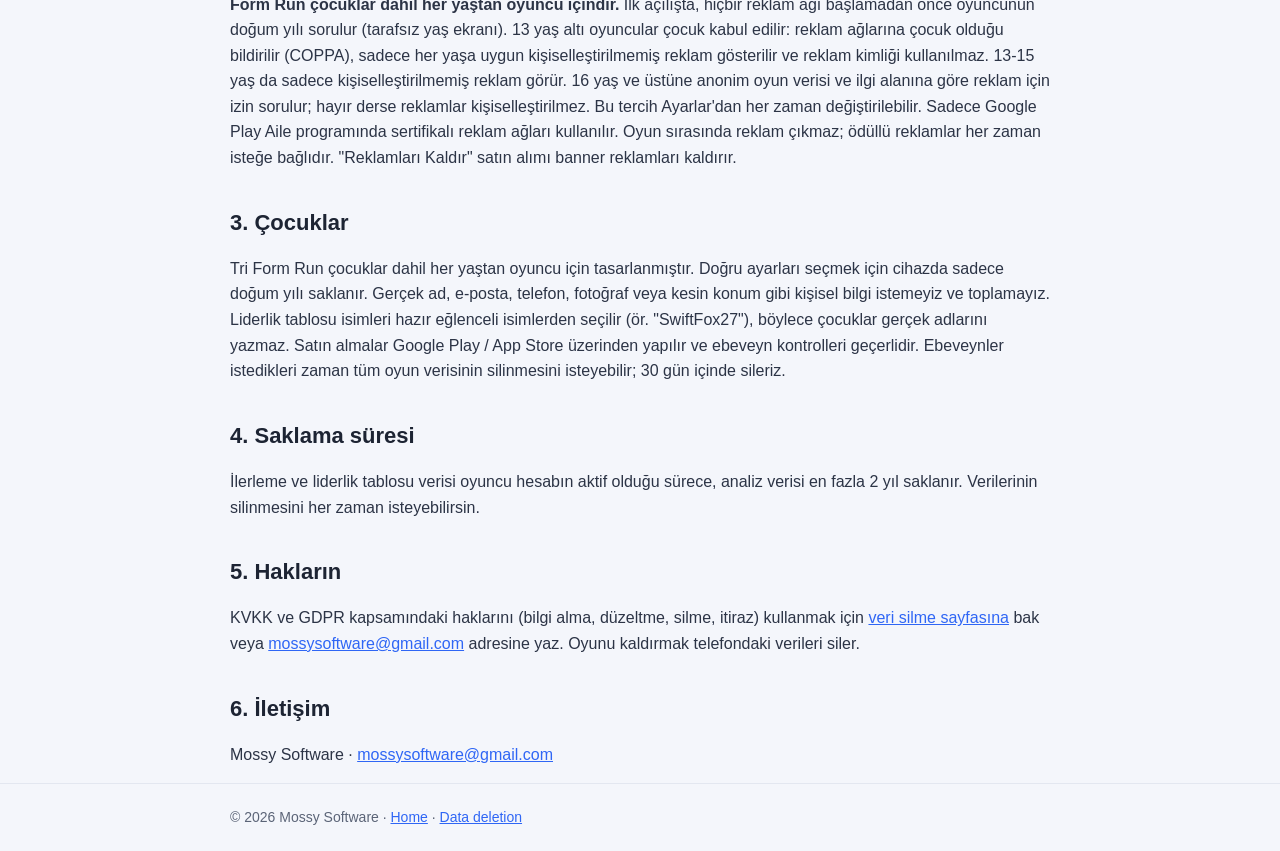
==== commit f6d3b658: "Gizlilik TR satiri Co-Authored-By: Claude Opus 5.5 <noreply@anthropic.com> Claude-Session: https://c" ====
--- a/privacy.html
+++ b/privacy.html
@@ -88,7 +88,7 @@
         <li><strong>Oyun ilerlemesi:</strong> bölümler, yıldızlar, altın, şekiller, skinler, ayarlar — telefonunda ve Unity Cloud Save'de.</li>
         <li><strong>Liderlik tablosu adı ve sonsuz mod skorları</strong> (Unity Leaderboards).</li>
         <li><strong>Oyun olayları ve temel cihaz bilgisi</strong> (model, işletim sistemi, ülke, dil) — <strong>sadece izin verirsen</strong>; Ayarlar'dan her zaman kapatabilirsin (Unity Analytics).</li>
-        <li><strong>IP adresi, cihaz ve reklam etkileşim bilgisi</strong> (Tri Form Run reklam kimliğini toplamaz) — reklam göstermek, ölçmek ve dolandırıcılığı önlemek için (Unity LevelPlay ve reklam ortakları).</li>
+        <li><strong>IP adresi, cihaz ve reklam etkileşim bilgisi</strong> (reklam kimliği sadece 13 yaş ve üstü oyuncularda; daha küçüklerde asla) — reklam göstermek, ölçmek ve dolandırıcılığı önlemek için (Unity LevelPlay ve reklam ortakları).</li>
         <li><strong>Satın alma onayı</strong> (sipariş no, ürün) — ödemeyi Google Play yapar, kart bilgini biz görmeyiz.</li>
         <li><strong>Google Play Games ile giriş yaparsan:</strong> Play Games oyuncu kimliğin ve görünen adın.</li>
       </ul>
